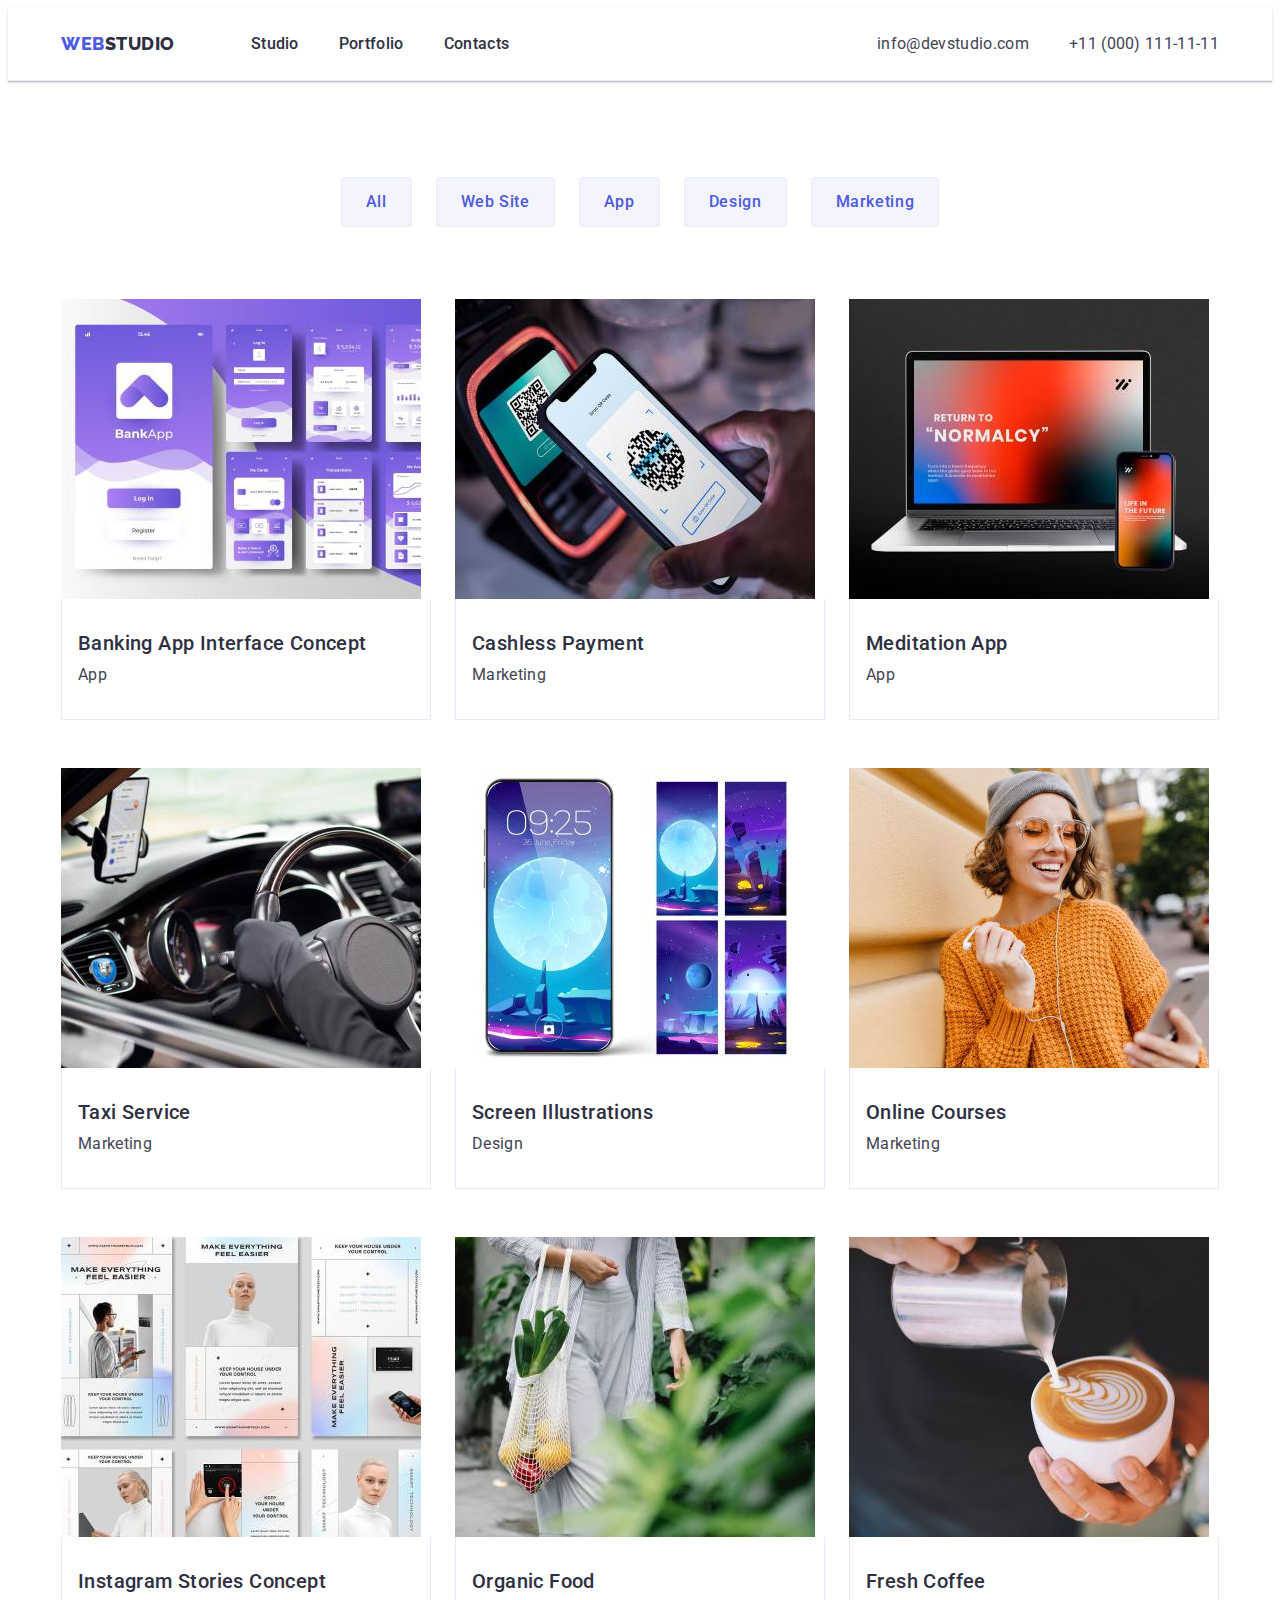
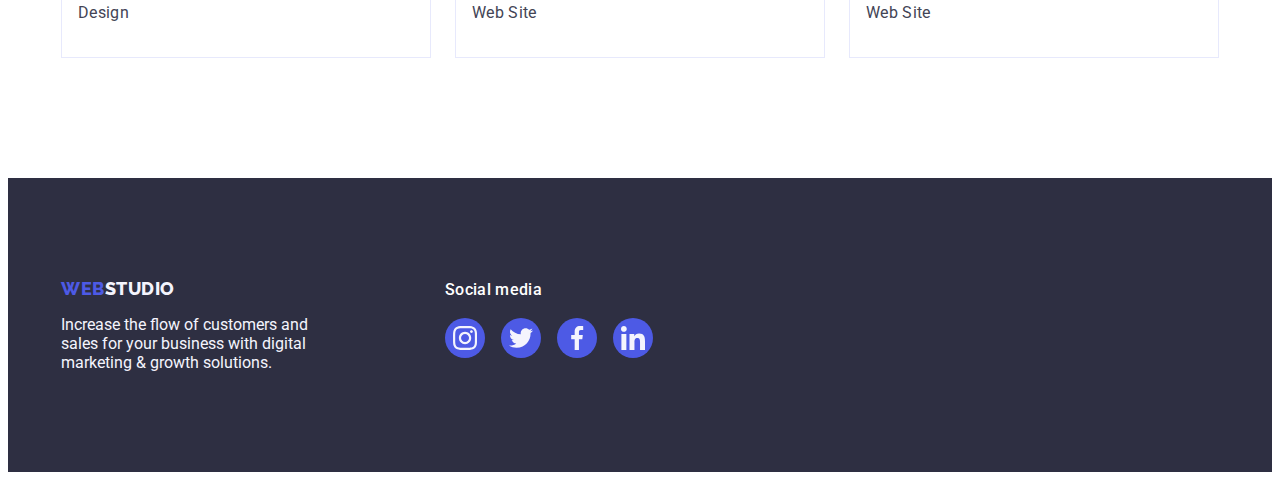
==== portfolio.html @ 463d60b1 "clone 5" ====
<!DOCTYPE html>
<html lang="en">
  <head>
    <meta charset="UTF-8" />
    <meta http-equiv="X-UA-Compatible" content="IE=edge" />
    <meta name="viewport" content="width=device-width, initial-scale=1.0" />

    <link rel="preconnect" href="https://fonts.googleapis.com" />
    <link rel="preconnect" href="https://fonts.gstatic.com" crossorigin />
    <link
      href="https://fonts.googleapis.com/css2?family=Raleway:wght@800&family=Roboto:wght@400;500;700&display=swap"
      rel="stylesheet"
    />

    <title>Document</title>
    <link
      rel="stylesheet"
      href="https://cdnjs.cloudflare.com/ajax/libs/modern-normalize/1.1.0/modern-normalize.min.css"
      integrity="sha512-wpPYUAdjBVSE4KJnH1VR1HeZfpl1ub8YT/NKx4PuQ5NmX2tKuGu6U/JRp5y+Y8XG2tV+wKQpNHVUX03MfMFn9Q=="
      crossorigin="anonymous"
      referrerpolicy="no-referrer"
    />
    <link rel="stylesheet" href="./css/styles.css" />
  </head>
  <body>
    <header class="header">
      <!-- maine navigation -->
      <div class="header-page container">
        <nav class="nav list">
          <a href="./index.html" class="logo link">Web<span class="logo-part">Studio</span></a>
          <ul class="nav-links list">
            <li><a class="nav-item link" href="./index.html">Studio</a></li>
            <li>
              <a class="nav-item link" href="./portfolio.html">Portfolio</a>
            </li>
            <li><a class="nav-item link" href="">Contacts</a></li>
          </ul>
        </nav>

        <!-- Contacts -->
        <address class="address">
          <ul class="nav-links list">
            <li>
              <a class="adress-item link" href="mailto:info@devstudio.com">info@devstudio.com</a>
            </li>
            <li>
              <a class="adress-item link" href="tel:+110001111111">+11 (000) 111-11-11</a>
            </li>
          </ul>
        </address>
      </div>
    </header>
    <!-- maine content -->
    <main>
      <section class="exples-box">
        <div class="container">
          <h1 hidden>Examples</h1>
          <ul class="buttons-list list">
            <li><button class="buttons" type="button">All</button></li>
            <li><button class="buttons" type="button">Web Site</button></li>
            <li><button class="buttons" type="button">App</button></li>
            <li><button class="buttons" type="button">Design</button></li>
            <li><button class="buttons" type="button">Marketing</button></li>
          </ul>

          <!-- work examples -->
          <ul class="block-list list">
            <li class="block-exples">
              <a class="block link" href="">
                <img src="./images/banking.jpg" alt="Banking App" />
                <div class="blocks-box">
                  <h2 class="img-title">Banking App Interface Concept</h2>
                  <p class="job-name">App</p>
                </div>
              </a>
            </li>

            <li class="block-exples">
              <a class="block link" href="">
                <img src="./images/cashless.jpg" alt="Cashless Payment" />
                <div class="blocks-box">
                  <h2 class="img-title">Cashless Payment</h2>
                  <p class="job-name">Marketing</p>
                </div>
              </a>
            </li>

            <li class="block-exples">
              <a class="block link" href="">
                <img src="./images/meditation.jpg" alt="Meditation App" />
                <div class="blocks-box">
                  <h2 class="img-title">Meditation App</h2>
                  <p class="job-name">App</p>
                </div>
              </a>
            </li>

            <li class="block-exples">
              <a class="block link" href="">
                <img src="./images/taxi.jpg" alt="Taxi Service" />
                <div class="blocks-box">
                  <h2 class="img-title">Taxi Service</h2>
                  <p class="job-name">Marketing</p>
                </div>
              </a>
            </li>

            <li class="block-exples">
              <a class="block link" href="">
                <img src="./images/screen.jpg" alt="Screen Illustrations" />
                <div class="blocks-box">
                  <h2 class="img-title">Screen Illustrations</h2>
                  <p class="job-name">Design</p>
                </div>
              </a>
            </li>

            <li class="block-exples">
              <a class="block link" href="">
                <img src="./images/online.jpg" alt="Online Courses" />
                <div class="blocks-box">
                  <h2 class="img-title">Online Courses</h2>
                  <p class="job-name">Marketing</p>
                </div>
              </a>
            </li>

            <li class="block-exples">
              <a class="block link" href="">
                <img src="./images/instagram.jpg" alt="Instagram Stories Concept" />
                <div class="blocks-box">
                  <h2 class="img-title">Instagram Stories Concept</h2>
                  <p class="job-name">Design</p>
                </div>
              </a>
            </li>

            <li class="block-exples">
              <a class="block link" href="">
                <img src="./images/organic.jpg" alt="Organic Food" />
                <div class="blocks-box">
                  <h2 class="img-title">Organic Food</h2>
                  <p class="job-name">Web Site</p>
                </div>
              </a>
            </li>

            <li class="block-exples">
              <a class="block link" href="">
                <img src="./images/coffee.jpg" alt="Fresh Coffee" />
                <div class="blocks-box">
                  <h2 class="img-title">Fresh Coffee</h2>
                  <p class="job-name">Web Site</p>
                </div>
              </a>
            </li>
          </ul>
        </div>
      </section>
    </main>

    <!-- Footer -->
    <footer class="footer">
      <div class="footer-space container">
        <div class="footer-logo-p">
          <a class="logo-footer link" href="./index.html">Web<span class="logo-p">Studio</span></a>
          <p class="footer-text">
            Increase the flow of customers and sales for your business with digital marketing &
            growth solutions.
          </p>
        </div>
        <div>
          <p class="social-media-title">Social media</p>
          <ul class="social-media-list">
            <li class="social-icon-item">
              <a class="social-icon-link-footer" href="#">
                <svg class="social-icon-link-item" width="24" height="24">
                  <use href="./images/icons.svg#icon-instagram"></use>
                </svg>
              </a>
            </li>
            <li class="social-icon-item">
              <a class="social-icon-link-footer" href="#">
                <svg class="social-icon-link-item" width="24" height="24">
                  <use href="./images/icons.svg#icon-twitter"></use>
                </svg>
              </a>
            </li>
            <li class="social-icon-item">
              <a class="social-icon-link-footer" href="#">
                <svg class="social-icon-link-item" width="24" height="24">
                  <use href="./images/icons.svg#icon-facebook"></use>
                </svg>
              </a>
            </li>
            <li class="social-icon-item">
              <a class="social-icon-link-footer" href="#">
                <svg class="social-icon-link-item" width="24" height="24">
                  <use href="./images/icons.svg#icon-linkedin"></use>
                </svg>
              </a>
            </li>
          </ul>
        </div>
      </div>
    </footer>
  </body>
</html>
---- css/styles.css ----
:root {
  --pramery-text-color: #434455;
  --secondary-text-color: #2e2f42;
  --accent-text-color: #ffffff;
  --secondary-accent-text-color: #4d5ae5;
  --icon-text-color: #8e8f99;
}

h1,
h2,
h3,
h4,
p {
  margin-top: 0;
  margin-bottom: 0;
}

ul,
ol {
  margin: 0;
  padding: 0;
}

button {
  cursor: pointer;
}

img {
  display: block;
}

body {
  font-family: 'Roboto', sans-serif;
  color: #434455;
  background-color: #ffffff;
}
.header {
  box-shadow: 0px 2px 1px rgba(46, 47, 66, 0.08), 0px 1px 1px rgba(46, 47, 66, 0.16),
    0px 1px 6px rgba(46, 47, 66, 0.08);
  border-bottom: 1px solid #e7e9fc;
}
.header-page {
  display: flex;
}
.container {
  width: 1158px;
  margin: 0 auto;
  padding: 0 15px;
}
.logo {
  display: inline-block;
  margin-right: 76px;
  font-family: 'Raleway', sans-serif;
  font-weight: 800;
  font-size: 18px;
  line-height: 1.17;
  letter-spacing: 0.03em;
  text-transform: uppercase;
  color: var(--secondary-accent-text-color);
}
.link {
  text-decoration: none;
}
.logo-part {
  color: var(--secondary-text-color);
}
/* maine navigation */

.list {
  list-style: none;
  align-items: center;
}
.nav {
  display: flex;
}
.nav-links {
  display: flex;
  gap: 40px;
}
.nav-item {
  display: block;
  padding: 24px 0;
  font-weight: 500;
  font-size: 16px;
  line-height: 1.5;
  letter-spacing: 0.02em;
  color: var(--secondary-text-color);
}
.nav-item link {
  text-decoration: none;
}
.nav-item:hover,
.nav-item:focus {
  color: #404bbf;
}
.address {
  font-style: normal;
  margin-left: auto;
}

.adress-item {
  padding: 24px 0;
  display: block;
  font-size: 16px;
  line-height: 1.5;
  letter-spacing: 0.02em;
  color: var(--pramery-text-color);
}
.adress-item:hover,
.adress-item:focus {
  color: #404bbf;
}
/* maine */

.hero {
  max-width: 1440px;
  background-image: linear-gradient(rgba(46, 47, 66, 0.7), rgba(46, 47, 66, 0.7)),
    url(../images/hero-bg.jpg);
  background-repeat: no-repeat;
  background-position: center;
  background-size: cover;
  padding: 188px 0;
  background-color: var(--secondary-text-color);
  margin: 0 auto;
}

.hero-title {
  margin: 0 auto;
  margin-bottom: 48px;
  font-size: 56px;
  line-height: 1.07;
  text-align: center;
  letter-spacing: 0.02em;
  color: #ffffff;
  max-width: 496px;
}
.button-title {
  margin: 0 auto;
  display: block;
  min-width: 169px;
  height: 56px;
  border: none;
  border-radius: 4px;
  background-color: #4d5ae5;
  font-family: 'Roboto', sans-serif;
  font-weight: 500;
  font-size: 16px;
  line-height: 1.5;
  letter-spacing: 0.04em;
  color: #ffffff;
  cursor: pointer;
}
.button-title:hover,
.button-title:focus {
  background-color: #404bbf;
}
/* section 2 */
.work {
  display: flex;
  gap: 24px;
}
.work-box-solutions {
  padding-top: 120px;
  padding-bottom: 120px;
}

.work-box {
  padding-bottom: 120px;
  padding-top: 0;
}

.work-list-item {
  width: calc((100% - 72px) / 4);
}

.icons {
  display: flex;
  align-items: center;
  justify-content: center;
  height: 112px;
  background-color: #f4f4fd;
  border-radius: 4px;
  margin-bottom: 8px;
}
.work-item {
  margin-bottom: 8px;
  font-weight: 500;
  font-size: 20px;
  line-height: 1.2;
  letter-spacing: 0.02em;
  color: var(--secondary-text-color);
}
.work-text {
  font-size: 16px;
  line-height: 1.5;
  letter-spacing: 0.02em;
  color: var(--pramery-text-color);
}
.work-expl {
  margin-bottom: 72px;
  font-size: 36px;
  line-height: 1.11;
  text-align: center;
  letter-spacing: 0.02em;
  text-transform: capitalize;
  color: var(--secondary-text-color);
}

.img-box {
  width: calc((100% - 48px) / 3);
}
.team-section {
  background-color: #f4f4fd;
  padding: 120px 0;
}
.team {
  margin-bottom: 72px;
  font-size: 36px;
  line-height: 1.11;
  text-align: center;
  letter-spacing: 0.02em;
  text-transform: capitalize;
  color: var(--secondary-text-color);
}

.team-cards {
  background-color: #ffffff;
  width: calc((100% - 72px) / 4);
  border-radius: 0px 0px 4px 4px;
  box-shadow: 0px 1px 6px rgba(46, 47, 66, 0.08), 0px 1px 1px rgba(46, 47, 66, 0.16),
    0px 2px 1px rgba(46, 47, 66, 0.08);
}

.social-icon-list {
  display: flex;
  justify-content: center;
  gap: 24px;
  list-style: none;
}

.social-icon-item {
  width: 40px;
  height: 40px;
}

.social-icon-link {
  align-items: center;
  justify-content: center;
  display: flex;
  background-color: var(--secondary-accent-text-color);
  border-radius: 50%;
  width: 100%;
  height: 100%;
}
.social-icon-link-footer {
  align-items: center;
  justify-content: center;
  display: flex;
  background-color: var(--secondary-accent-text-color);
  border-radius: 50%;
  width: 100%;
  height: 100%;
}
.social-icon-link:hover,
.social-icon-link:focus {
  background-color: #404bbf;
}

.social-icon-link-item {
  fill: #f4f4fd;
}
.social-icon-link-footer:hover,
.social-icon-link-footer:focus {
  background-color: #31d0aa;
}
.card-box {
  padding: 32px 0;
}
.team-name {
  margin-bottom: 8px;
  text-align: center;
  font-weight: 500;
  font-size: 20px;
  line-height: 1.2;
  letter-spacing: 0.02em;
  color: var(--secondary-text-color);
}
.job-title {
  text-align: center;
  font-size: 16px;
  line-height: 1.5;
  letter-spacing: 0.02em;
  color: var(--pramery-text-color);
  margin-bottom: 8px;
}
/* Customers  */

.costumers {
  padding-top: 120px;
  padding-bottom: 120px;
  text-align: center;
}
.costumers-title {
  font-size: 36px;
  line-height: 1.1;
  color: var(--secondary-text-color);
  margin-bottom: 72px;
  text-shadow: 0px 4px 4px rgba(0, 0, 0, 0.25);
}
.costumers-list {
  display: flex;
  gap: 24px;
  list-style: none;
}
.costumers-list-item {
  width: calc((100% - 120px) / 6);
  height: 88px;
}
.costumers-list-link {
  width: 100%;
  height: 100%;
  border: 1px solid #8e8f99;
  border-radius: 4px;
  display: flex;
  align-items: center;
  justify-content: center;
  color: var(--icon-text-color);
}

.costumers-list-link:hover,
.costumers-list-link:focus {
  color: #404bbf;
  border-color: #404bbf;
}
.costumer-icon {
  fill: currentColor;
}
/* footer */

.footer {
  padding: 100px 0;
  background-color: var(--secondary-text-color);
}
.footer-space {
  display: flex;
  align-items: baseline;
}
.footer-logo-p {
  margin-right: 120px;
}
.social-media-title {
  font-weight: 500;
  font-size: 16px;
  line-height: 1.5;
  letter-spacing: 0.02em;
  color: var(--accent-text-color);
  margin-bottom: 16px;
}
.social-media-list {
  display: flex;
  gap: 16px;
  list-style: none;
}
.logo-footer {
  margin-bottom: 16px;
  display: inline-block;
  margin-right: 76px;
  font-family: 'Raleway', sans-serif;
  font-weight: 800;
  font-size: 18px;
  line-height: 1.17;
  letter-spacing: 0.03em;
  text-transform: uppercase;
  color: var(--secondary-accent-text-color);
}

.logo-p {
  color: #f4f4fd;
}
.footer-text {
  max-width: 264px;
  color: #f4f4fd;
}

/* Portfolio */

/* buttons */

.buttons {
  border-radius: 4px;
  padding: 12px 24px;
  border: 1px solid #e7e9fc;
  font-family: 'Roboto', sans-serif;
  font-weight: 500;
  font-size: 16px;
  line-height: 1.5;
  letter-spacing: 0.04em;
  color: var(--secondary-accent-text-color);
  background-color: #f4f4fd;
}

.buttons:hover,
.buttons:focus {
  border: 1px solid transparent;
  background-color: #404bbf;
  color: #ffffff;
  box-shadow: 0px 3px 1px rgba(0, 0, 0, 0.1), 0px 2px 1px rgba(0, 0, 0, 0.08),
    0px 2px 2px rgba(0, 0, 0, 0.12);
}

.block link {
  text-decoration: none;
}

.block {
  display: block;
}
.block:hover,
.block:focus {
  box-shadow: 0px 1px 6px rgba(46, 47, 66, 0.08), 0px 1px 1px rgba(46, 47, 66, 0.16),
    0px 2px 1px rgba(46, 47, 66, 0.08);
}
.img-title {
  margin-bottom: 8px;
  font-weight: 500;
  font-size: 20px;
  line-height: 1.2;
  letter-spacing: 0.02em;
  color: var(--secondary-text-color);
}
.job-name {
  font-size: 16px;
  line-height: 1.5;
  letter-spacing: 0.02em;
  color: var(--pramery-text-color);
}

.exples-box {
  padding: 96px 0 120px;
}

.buttons-list {
  display: flex;
  justify-content: center;
  gap: 24px;
  margin-bottom: 72px;
}

.block-list {
  display: flex;
  flex-wrap: wrap;
  column-gap: 24px;
  row-gap: 48px;
}

.block-exples {
  width: calc((100% - 48px) / 3);
}

.blocks-box {
  padding: 32px 16px;
  border: 1px solid #e7e9fc;
  border-top: none;
}
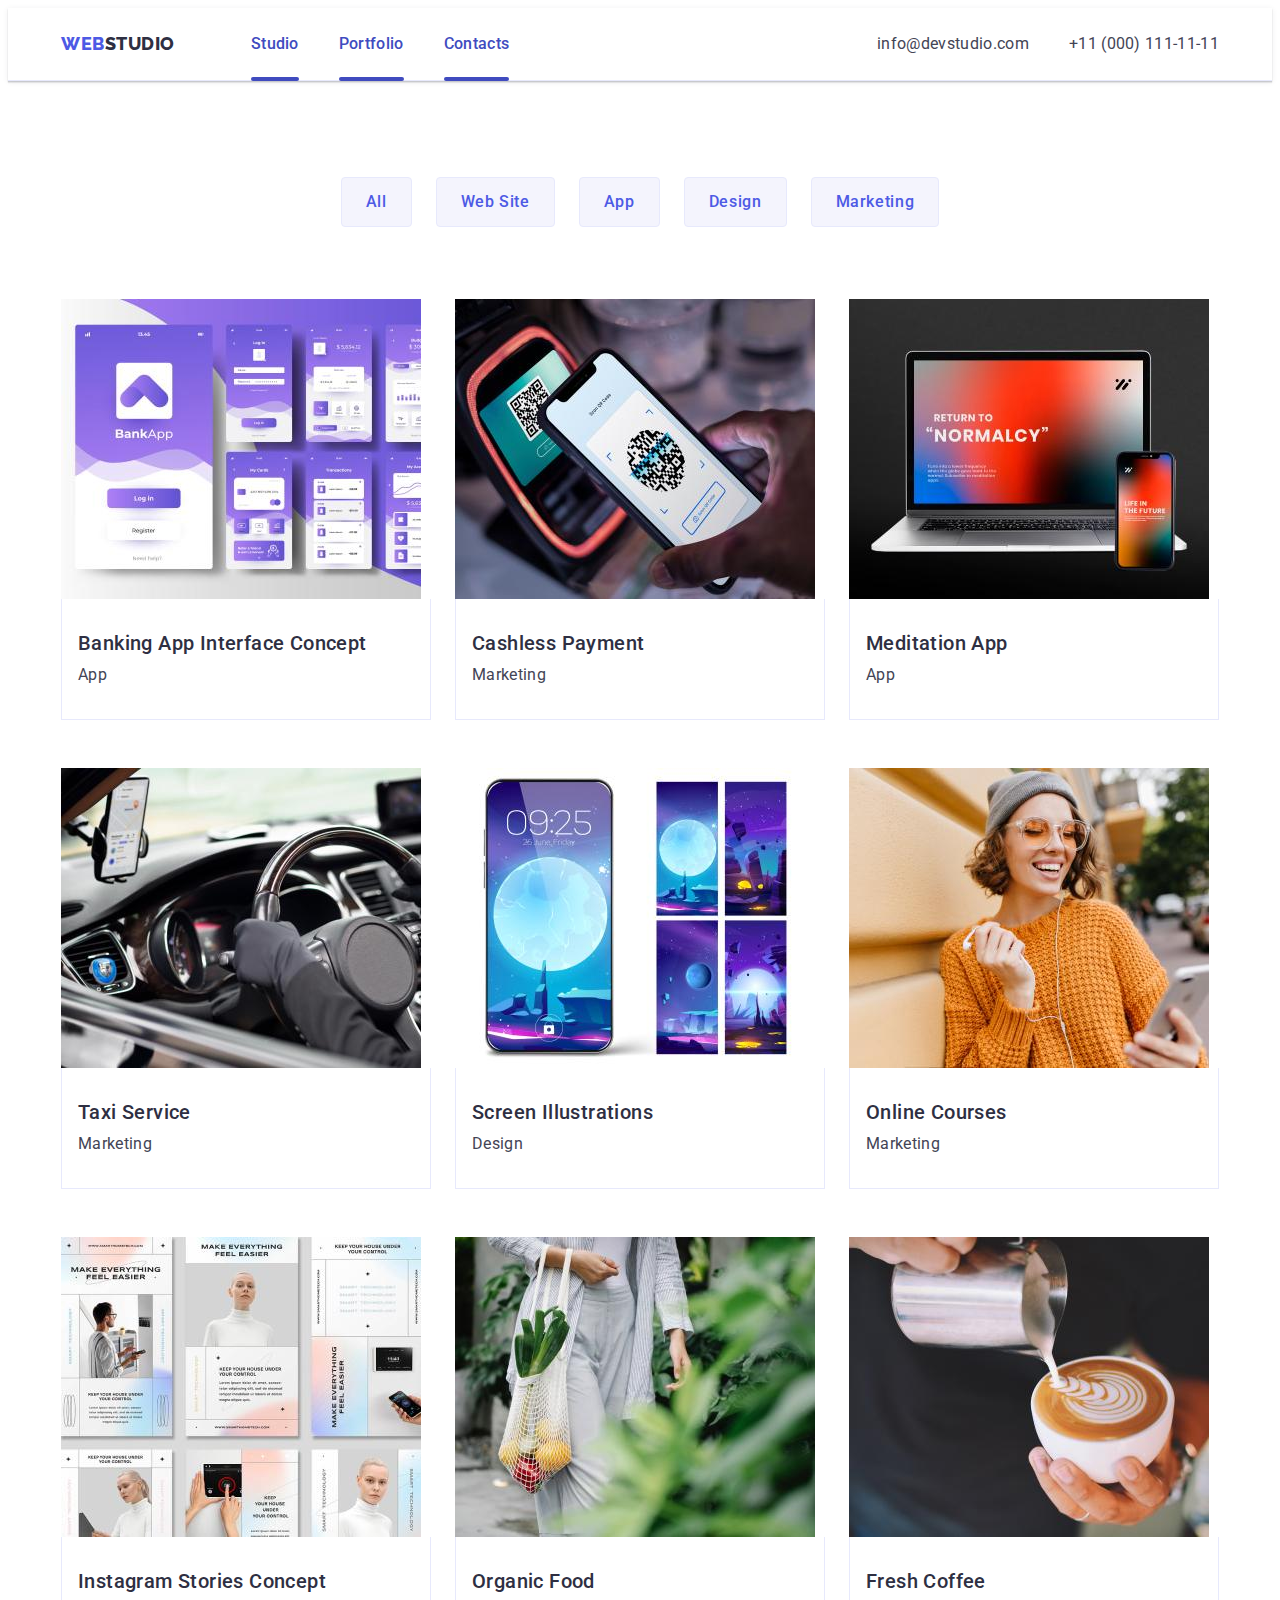
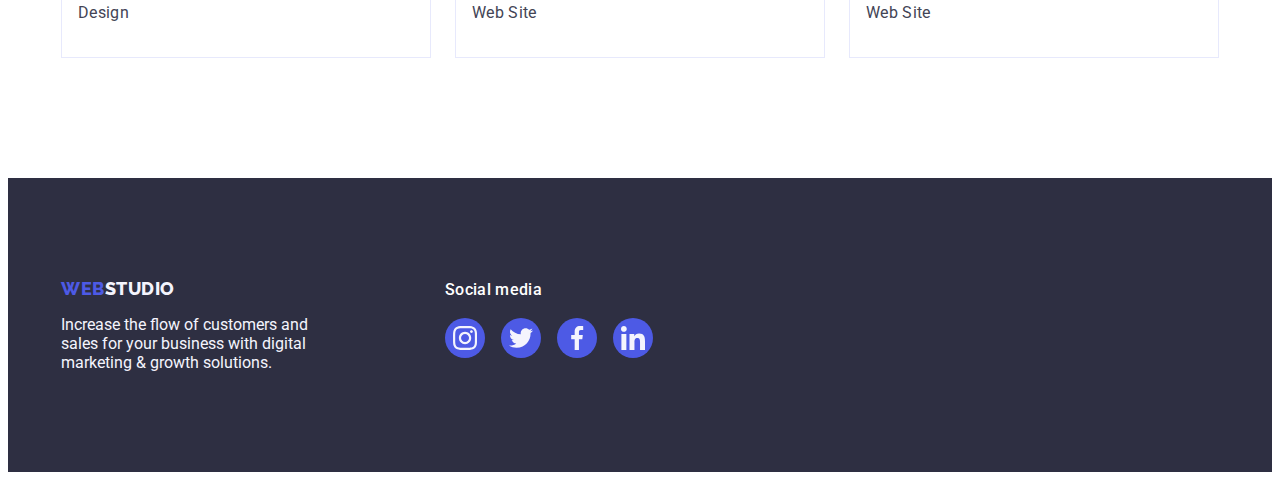
==== commit 44dbca8d: "overlay" ====
--- a/portfolio.html
+++ b/portfolio.html
@@ -67,7 +67,13 @@
           <ul class="block-list list">
             <li class="block-exples">
               <a class="block link" href="">
-                <img src="./images/banking.jpg" alt="Banking App" />
+                <div class="block-list-img-wrapper">
+                  <img src="./images/banking.jpg" alt="Banking App" />
+                  <p class="overlay">
+                    14 Stylish and User-Friendly App Design Concepts · Task Manager App · Calorie
+                    Tracker App · Exotic Fruit Ecommerce App · Cloud Storage App
+                  </p>
+                </div>
                 <div class="blocks-box">
                   <h2 class="img-title">Banking App Interface Concept</h2>
                   <p class="job-name">App</p>
@@ -77,7 +83,13 @@
 
             <li class="block-exples">
               <a class="block link" href="">
-                <img src="./images/cashless.jpg" alt="Cashless Payment" />
+                <div class="block-list-img-wrapper">
+                  <img src="./images/cashless.jpg" alt="Cashless Payment" />
+                  <p class="overlay">
+                    14 Stylish and User-Friendly App Design Concepts · Task Manager App · Calorie
+                    Tracker App · Exotic Fruit Ecommerce App · Cloud Storage App
+                  </p>
+                </div>
                 <div class="blocks-box">
                   <h2 class="img-title">Cashless Payment</h2>
                   <p class="job-name">Marketing</p>
@@ -87,7 +99,13 @@
 
             <li class="block-exples">
               <a class="block link" href="">
-                <img src="./images/meditation.jpg" alt="Meditation App" />
+                <div class="block-list-img-wrapper">
+                  <img src="./images/meditation.jpg" alt="Meditation App" />
+                  <p class="overlay">
+                    14 Stylish and User-Friendly App Design Concepts · Task Manager App · Calorie
+                    Tracker App · Exotic Fruit Ecommerce App · Cloud Storage App
+                  </p>
+                </div>
                 <div class="blocks-box">
                   <h2 class="img-title">Meditation App</h2>
                   <p class="job-name">App</p>
@@ -97,7 +115,13 @@
 
             <li class="block-exples">
               <a class="block link" href="">
-                <img src="./images/taxi.jpg" alt="Taxi Service" />
+                <div class="block-list-img-wrapper">
+                  <img src="./images/taxi.jpg" alt="Taxi Service" />
+                  <p class="overlay">
+                    14 Stylish and User-Friendly App Design Concepts · Task Manager App · Calorie
+                    Tracker App · Exotic Fruit Ecommerce App · Cloud Storage App
+                  </p>
+                </div>
                 <div class="blocks-box">
                   <h2 class="img-title">Taxi Service</h2>
                   <p class="job-name">Marketing</p>
@@ -107,7 +131,13 @@
 
             <li class="block-exples">
               <a class="block link" href="">
-                <img src="./images/screen.jpg" alt="Screen Illustrations" />
+                <div class="block-list-img-wrapper">
+                  <img src="./images/screen.jpg" alt="Screen Illustrations" />
+                  <p class="overlay">
+                    14 Stylish and User-Friendly App Design Concepts · Task Manager App · Calorie
+                    Tracker App · Exotic Fruit Ecommerce App · Cloud Storage App
+                  </p>
+                </div>
                 <div class="blocks-box">
                   <h2 class="img-title">Screen Illustrations</h2>
                   <p class="job-name">Design</p>
@@ -117,7 +147,13 @@
 
             <li class="block-exples">
               <a class="block link" href="">
-                <img src="./images/online.jpg" alt="Online Courses" />
+                <div class="block-list-img-wrapper">
+                  <img src="./images/online.jpg" alt="Online Courses" />
+                  <p class="overlay">
+                    14 Stylish and User-Friendly App Design Concepts · Task Manager App · Calorie
+                    Tracker App · Exotic Fruit Ecommerce App · Cloud Storage App
+                  </p>
+                </div>
                 <div class="blocks-box">
                   <h2 class="img-title">Online Courses</h2>
                   <p class="job-name">Marketing</p>
@@ -127,7 +163,13 @@
 
             <li class="block-exples">
               <a class="block link" href="">
-                <img src="./images/instagram.jpg" alt="Instagram Stories Concept" />
+                <div class="block-list-img-wrapper">
+                  <img src="./images/instagram.jpg" alt="Instagram Stories Concept" />
+                  <p class="overlay">
+                    14 Stylish and User-Friendly App Design Concepts · Task Manager App · Calorie
+                    Tracker App · Exotic Fruit Ecommerce App · Cloud Storage App
+                  </p>
+                </div>
                 <div class="blocks-box">
                   <h2 class="img-title">Instagram Stories Concept</h2>
                   <p class="job-name">Design</p>
@@ -137,7 +179,13 @@
 
             <li class="block-exples">
               <a class="block link" href="">
-                <img src="./images/organic.jpg" alt="Organic Food" />
+                <div class="block-list-img-wrapper">
+                  <img src="./images/organic.jpg" alt="Organic Food" />
+                  <p class="overlay">
+                    14 Stylish and User-Friendly App Design Concepts · Task Manager App · Calorie
+                    Tracker App · Exotic Fruit Ecommerce App · Cloud Storage App
+                  </p>
+                </div>
                 <div class="blocks-box">
                   <h2 class="img-title">Organic Food</h2>
                   <p class="job-name">Web Site</p>
@@ -147,7 +195,13 @@
 
             <li class="block-exples">
               <a class="block link" href="">
-                <img src="./images/coffee.jpg" alt="Fresh Coffee" />
+                <div class="block-list-img-wrapper">
+                  <img src="./images/coffee.jpg" alt="Fresh Coffee" />
+                  <p class="overlay">
+                    14 Stylish and User-Friendly App Design Concepts · Task Manager App · Calorie
+                    Tracker App · Exotic Fruit Ecommerce App · Cloud Storage App
+                  </p>
+                </div>
                 <div class="blocks-box">
                   <h2 class="img-title">Fresh Coffee</h2>
                   <p class="job-name">Web Site</p>
--- a/css/styles.css
+++ b/css/styles.css
@@ -4,6 +4,7 @@
   --accent-text-color: #ffffff;
   --secondary-accent-text-color: #4d5ae5;
   --icon-text-color: #8e8f99;
+  --overlay-text-color: #f4f4fd;
 }
 
 h1,
@@ -78,6 +79,7 @@
   gap: 40px;
 }
 .nav-item {
+  position: relative;
   display: block;
   padding: 24px 0;
   font-weight: 500;
@@ -85,6 +87,20 @@
   line-height: 1.5;
   letter-spacing: 0.02em;
   color: var(--secondary-text-color);
+  color: #404bbf;
+  transition: color 250ms cubic-bezier(0.4, 0, 0.2, 1);
+}
+
+.nav-item::after {
+  content: '';
+  position: absolute;
+  width: 100%;
+  left: 0;
+  bottom: -1px;
+  height: 4px;
+  background-color: #404bbf;
+  border-radius: 2px;
+  transition: color 250ms cubic-bezier(0.4, 0, 0.2, 1);
 }
 .nav-item link {
   text-decoration: none;
@@ -105,6 +121,7 @@
   line-height: 1.5;
   letter-spacing: 0.02em;
   color: var(--pramery-text-color);
+  transition: color 250ms cubic-bezier(0.4, 0, 0.2, 1);
 }
 .adress-item:hover,
 .adress-item:focus {
@@ -149,6 +166,7 @@
   letter-spacing: 0.04em;
   color: #ffffff;
   cursor: pointer;
+  transition: background-color 250ms cubic-bezier(0.4, 0, 0.2, 1);
 }
 .button-title:hover,
 .button-title:focus {
@@ -251,6 +269,7 @@
   border-radius: 50%;
   width: 100%;
   height: 100%;
+  transition: background-color 250ms cubic-bezier(0.4, 0, 0.2, 1);
 }
 .social-icon-link-footer {
   align-items: center;
@@ -260,6 +279,7 @@
   border-radius: 50%;
   width: 100%;
   height: 100%;
+  transition: background-color 250ms cubic-bezier(0.4, 0, 0.2, 1);
 }
 .social-icon-link:hover,
 .social-icon-link:focus {
@@ -325,6 +345,8 @@
   align-items: center;
   justify-content: center;
   color: var(--icon-text-color);
+  transition: border-color 250ms cubic-bezier(0.4, 0, 0.2, 1),
+    color 250ms cubic-bezier(0.4, 0, 0.2, 1);
 }
 
 .costumers-list-link:hover,
@@ -397,6 +419,9 @@
   letter-spacing: 0.04em;
   color: var(--secondary-accent-text-color);
   background-color: #f4f4fd;
+  transition: color 250ms cubic-bezier(0.4, 0, 0.2, 1),
+    background-color 250ms cubic-bezier(0.4, 0, 0.2, 1),
+    border-color 250ms cubic-bezier(0.4, 0, 0.2, 1), box-shadow 250ms cubic-bezier(0.4, 0, 0.2, 1);
 }
 
 .buttons:hover,
@@ -414,7 +439,27 @@
 
 .block {
   display: block;
-}
+  transition: box-shadow 250ms cubic-bezier(0.4, 0, 0.2, 1);
+}
+.block-list-img-wrapper {
+  position: relative;
+  overflow: hidden;
+}
+.overlay {
+  position: absolute;
+  top: 0;
+  font-size: 16px;
+  line-height: 1.5;
+  letter-spacing: 0.02em;
+  color: var(--overlay-text-color);
+  padding: 40px 32px;
+  background-color: #4d5ae5;
+  height: 100%;
+  width: 100%;
+  transform: translateY(100%);
+  transition: transform 250ms cubic-bezier(0.4, 0, 0.2, 1);
+}
+
 .block:hover,
 .block:focus {
   box-shadow: 0px 1px 6px rgba(46, 47, 66, 0.08), 0px 1px 1px rgba(46, 47, 66, 0.16),
@@ -462,3 +507,62 @@
   border: 1px solid #e7e9fc;
   border-top: none;
 }
+.modal {
+  position: fixed;
+  top: 0;
+  left: 0;
+  width: 100%;
+  height: 100%;
+  background-color: rgba(46, 47, 66, 0.4);
+  transition: opacity 250ms cubic-bezier(0.4, 0, 0.2, 1),
+    visibility 250ms cubic-bezier(0.4, 0, 0.2, 1);
+}
+
+.modal.is-hidden {
+  opacity: 0;
+  visibility: hidden;
+  pointer-events: none;
+}
+.modal-window {
+  position: absolute;
+  top: 50%;
+  left: 50%;
+  z-index: 100%;
+  transform: translate(-50%, -50%) scale(1);
+  width: 408px;
+  min-height: 576px;
+  background: #fcfcfc;
+  box-shadow: 0px 1px 1px rgba(0, 0, 0, 0.14), 0px 1px 3px rgba(0, 0, 0, 0.12),
+    0px 2px 1px rgba(0, 0, 0, 0.2);
+  border-radius: 4px;
+  transition: transform 250ms cubic-bezier(0.4, 0, 0.2, 1);
+}
+.modal-close-btn {
+  position: absolute;
+  top: 24px;
+  right: 24px;
+  width: 24px;
+  height: 24px;
+  border-radius: 50%;
+  display: flex;
+  align-items: center;
+  justify-content: center;
+  background-color: #e7e9fc;
+  border: 1px solid rgba(0, 0, 0, 0.1);
+  padding: 0;
+  transition: background-color 250ms cubic-bezier(0.4, 0, 0.2, 1),
+    border 250ms cubic-bezier(0.4, 0, 0.2, 1);
+}
+.modal-btn-icon {
+  transition: fill 250ms cubic-bezier(0.4, 0, 0.2, 1);
+}
+
+.modal-close-btn:hover,
+.modal-close-btn:focus {
+  background-color: #404bbf;
+  border: none;
+}
+.modal-close-btn:hover .modal-btn-icon,
+.modal-close-btn:focus .modal-btn-icon {
+  fill: #ffffff;
+}
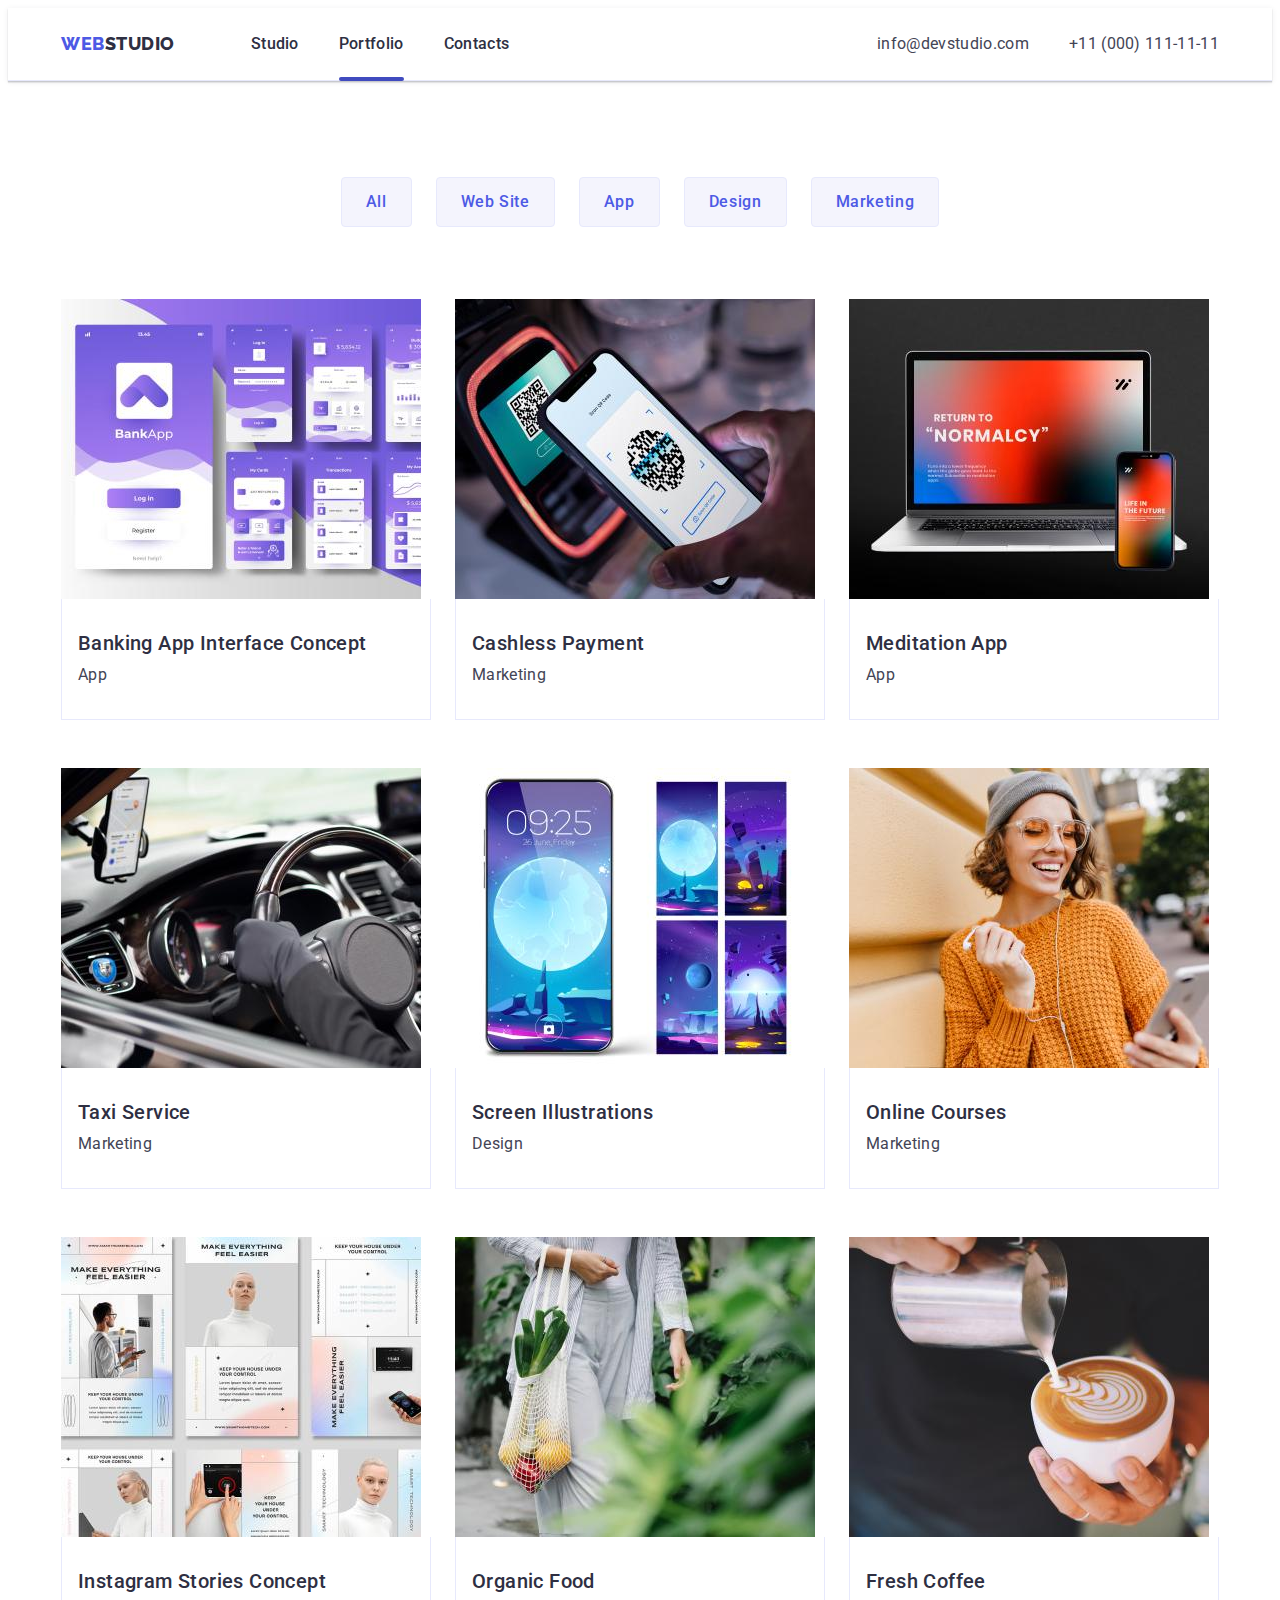
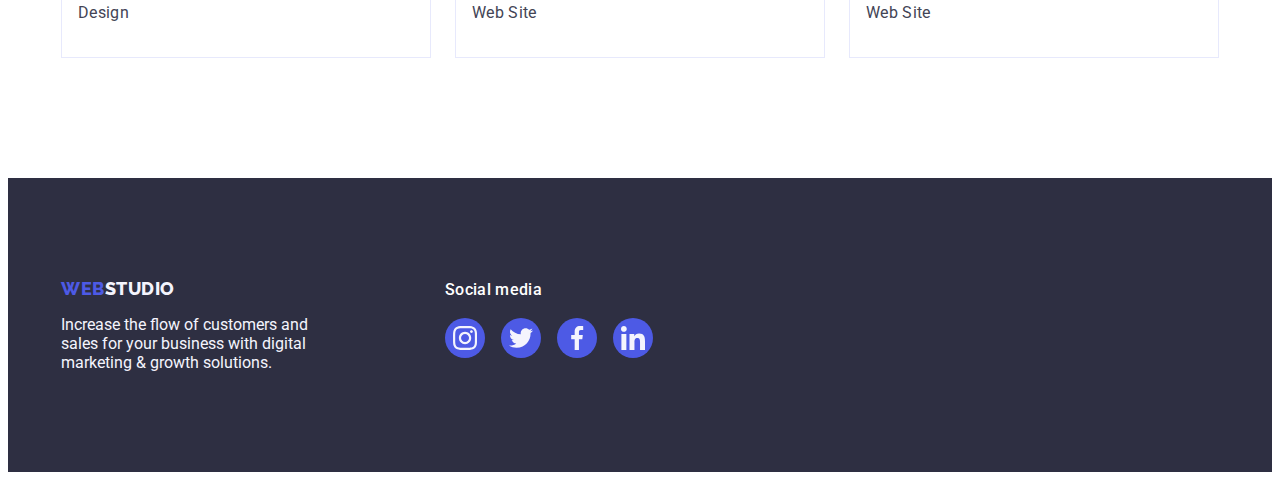
==== commit 5067f1f1: "curren after" ====
--- a/portfolio.html
+++ b/portfolio.html
@@ -31,7 +31,7 @@
           <ul class="nav-links list">
             <li><a class="nav-item link" href="./index.html">Studio</a></li>
             <li>
-              <a class="nav-item link" href="./portfolio.html">Portfolio</a>
+              <a class="nav-item link curren" href="./portfolio.html">Portfolio</a>
             </li>
             <li><a class="nav-item link" href="">Contacts</a></li>
           </ul>
--- a/css/styles.css
+++ b/css/styles.css
@@ -87,11 +87,10 @@
   line-height: 1.5;
   letter-spacing: 0.02em;
   color: var(--secondary-text-color);
-  color: #404bbf;
   transition: color 250ms cubic-bezier(0.4, 0, 0.2, 1);
 }
 
-.nav-item::after {
+.curren::after {
   content: '';
   position: absolute;
   width: 100%;
@@ -458,6 +457,11 @@
   width: 100%;
   transform: translateY(100%);
   transition: transform 250ms cubic-bezier(0.4, 0, 0.2, 1);
+}
+
+.block:hover .overlay,
+.block:focus .overlay{
+  transform: translateY(0%);
 }
 
 .block:hover,
